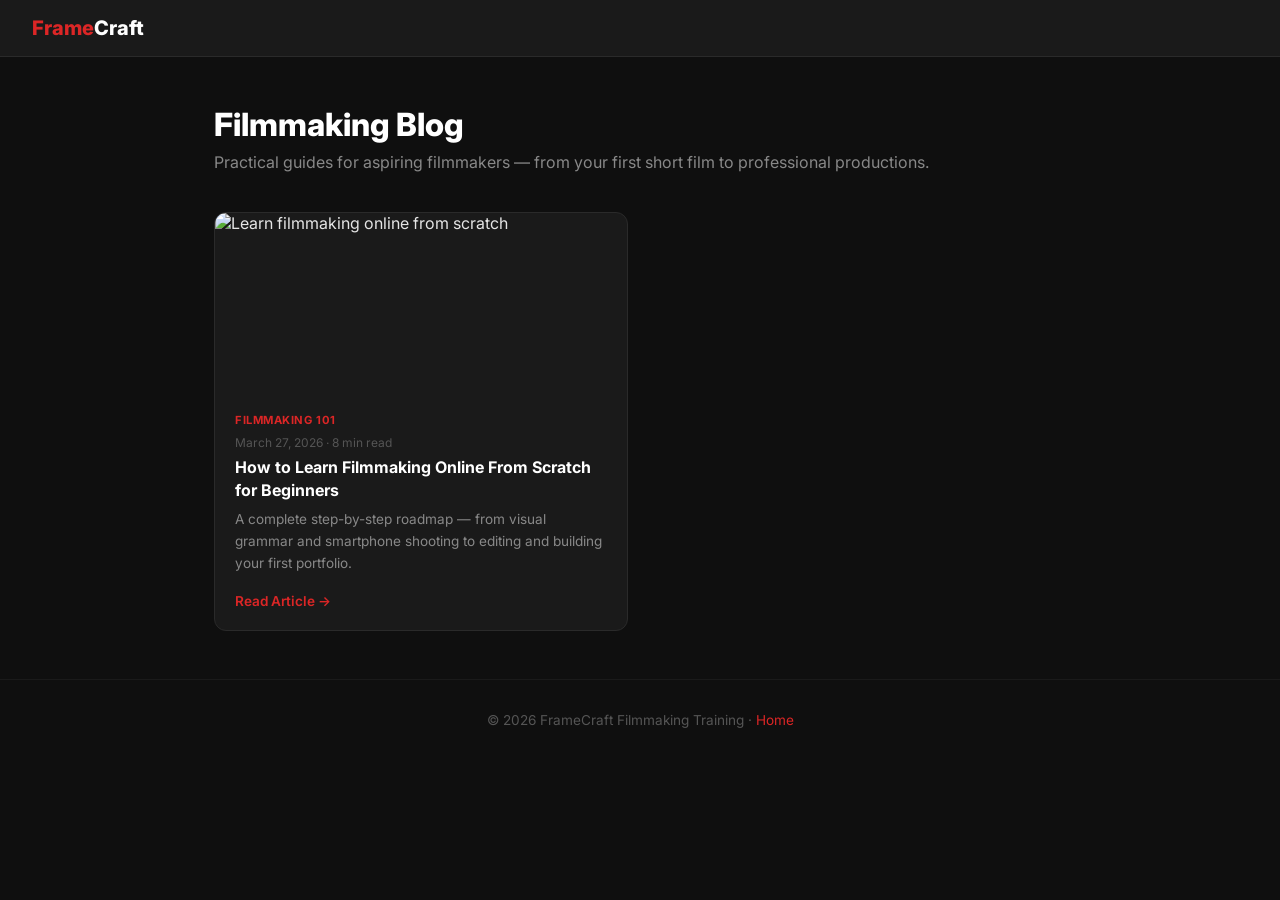
==== docs/blog/index.html @ 84887033 "feat(blog): Add filmmaking post — How to Learn Filmmaking Online From Scratch Long-tail SEO keyword:" ====
<!DOCTYPE html>
<html lang="en">
<head>
  <meta charset="UTF-8" />
  <meta name="viewport" content="width=device-width, initial-scale=1.0" />
  <title>Filmmaking Blog — FrameCraft Training</title>
  <meta name="description" content="Tips, guides, and deep-dives on filmmaking — from beginner camera work to professional storytelling techniques." />
  <link rel="preconnect" href="https://fonts.googleapis.com" />
  <link href="https://fonts.googleapis.com/css2?family=Inter:wght@400;600;700;800&display=swap" rel="stylesheet" />
  <style>
    *, *::before, *::after { box-sizing: border-box; margin: 0; padding: 0; }
    body { font-family: 'Inter', sans-serif; background: #0f0f0f; color: #e5e5e5; }
    nav { background: #1a1a1a; border-bottom: 1px solid #2a2a2a; padding: 1rem 2rem; display: flex; justify-content: space-between; align-items: center; }
    .nav-brand { font-size: 1.25rem; font-weight: 800; color: #DC2626; text-decoration: none; }
    .nav-brand span { color: #fff; }
    .container { max-width: 900px; margin: 0 auto; padding: 3rem 1.5rem; }
    .page-title { font-size: 2rem; font-weight: 800; color: #fff; margin-bottom: 0.5rem; }
    .page-sub { color: #888; margin-bottom: 2.5rem; }
    .post-grid { display: grid; grid-template-columns: repeat(auto-fill, minmax(280px, 1fr)); gap: 1.5rem; }
    .post-card { background: #1a1a1a; border: 1px solid #2a2a2a; border-radius: 12px; overflow: hidden; transition: transform 0.2s, border-color 0.2s; }
    .post-card:hover { transform: translateY(-4px); border-color: #DC2626; }
    .post-card img { width: 100%; height: 180px; object-fit: cover; display: block; }
    .post-card-body { padding: 1.25rem; }
    .post-tag { font-size: 0.7rem; font-weight: 700; text-transform: uppercase; letter-spacing: 0.05em; color: #DC2626; margin-bottom: 0.5rem; }
    .post-card h2 { font-size: 1rem; font-weight: 700; color: #fff; line-height: 1.4; margin-bottom: 0.5rem; }
    .post-card p { font-size: 0.85rem; color: #888; line-height: 1.6; margin-bottom: 1rem; }
    .post-card a { color: #DC2626; text-decoration: none; font-size: 0.85rem; font-weight: 600; }
    .post-meta { font-size: 0.75rem; color: #555; margin-bottom: 0.4rem; }
    footer { text-align: center; padding: 2rem; color: #555; font-size: 0.85rem; border-top: 1px solid #1a1a1a; }
    footer a { color: #DC2626; text-decoration: none; }
  </style>
</head>
<body>
<nav>
  <a href="/AMCReady.com/" class="nav-brand">Frame<span>Craft</span></a>
</nav>
<div class="container">
  <h1 class="page-title">Filmmaking Blog</h1>
  <p class="page-sub">Practical guides for aspiring filmmakers — from your first short film to professional productions.</p>
  <div class="post-grid">
    <div class="post-card">
      <img src="how-to-learn-filmmaking-online-from-scratch/hero.png" alt="Learn filmmaking online from scratch" />
      <div class="post-card-body">
        <div class="post-tag">Filmmaking 101</div>
        <div class="post-meta">March 27, 2026 · 8 min read</div>
        <h2>How to Learn Filmmaking Online From Scratch for Beginners</h2>
        <p>A complete step-by-step roadmap — from visual grammar and smartphone shooting to editing and building your first portfolio.</p>
        <a href="how-to-learn-filmmaking-online-from-scratch/">Read Article →</a>
      </div>
    </div>
  </div>
</div>
<footer>© 2026 FrameCraft Filmmaking Training · <a href="/AMCReady.com/">Home</a></footer>
</body>
</html>
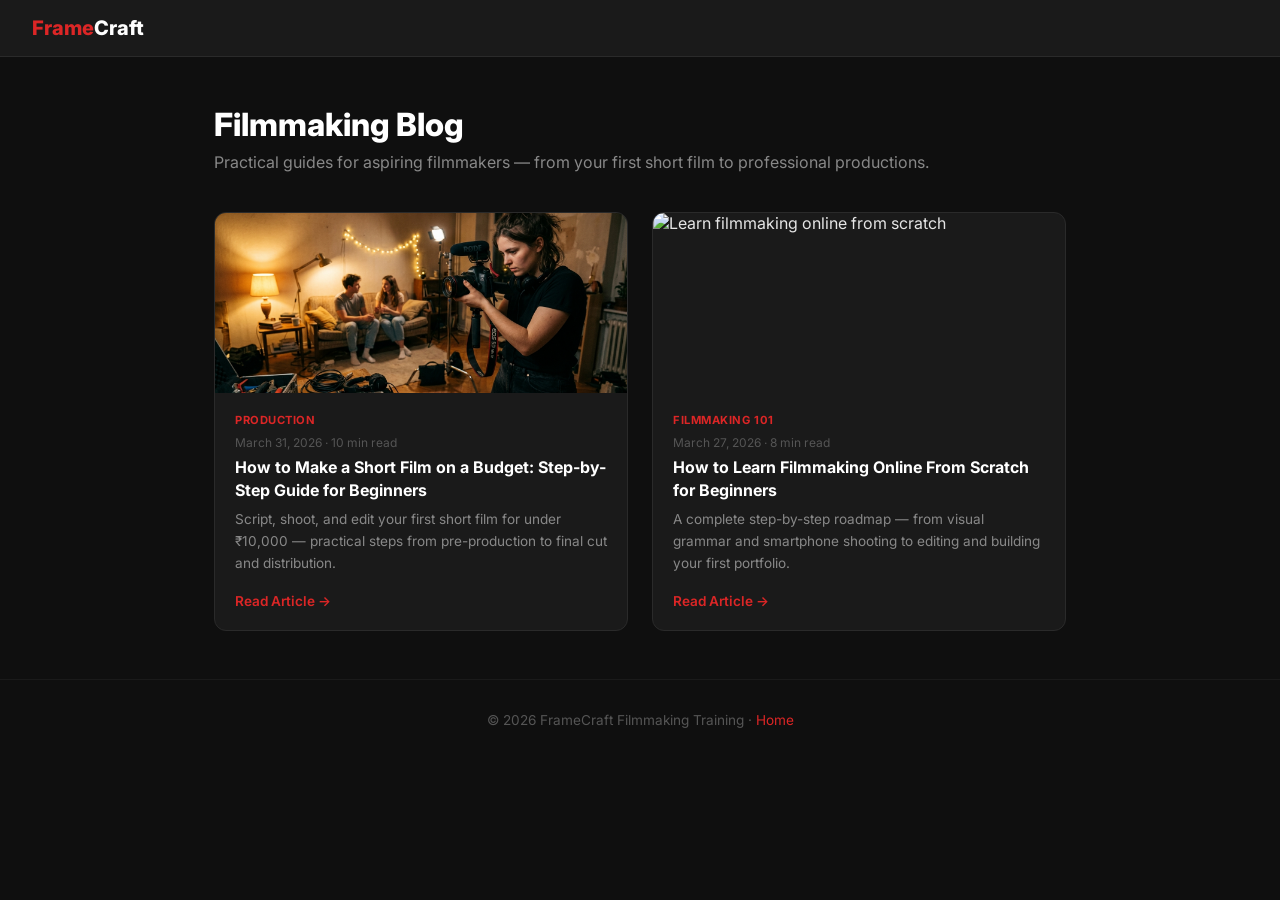
==== commit 23e8bf76: "feat(blog): Add post — How to Make a Short Film on a Budget (step-by-step guide)" ====
--- a/docs/blog/index.html
+++ b/docs/blog/index.html
@@ -39,6 +39,16 @@
   <p class="page-sub">Practical guides for aspiring filmmakers — from your first short film to professional productions.</p>
   <div class="post-grid">
     <div class="post-card">
+      <img src="how-to-make-a-short-film-on-a-budget/hero.png" alt="Filmmaker shooting a short film on a budget" />
+      <div class="post-card-body">
+        <div class="post-tag">Production</div>
+        <div class="post-meta">March 31, 2026 · 10 min read</div>
+        <h2>How to Make a Short Film on a Budget: Step-by-Step Guide for Beginners</h2>
+        <p>Script, shoot, and edit your first short film for under ₹10,000 — practical steps from pre-production to final cut and distribution.</p>
+        <a href="how-to-make-a-short-film-on-a-budget/">Read Article →</a>
+      </div>
+    </div>
+    <div class="post-card">
       <img src="how-to-learn-filmmaking-online-from-scratch/hero.png" alt="Learn filmmaking online from scratch" />
       <div class="post-card-body">
         <div class="post-tag">Filmmaking 101</div>
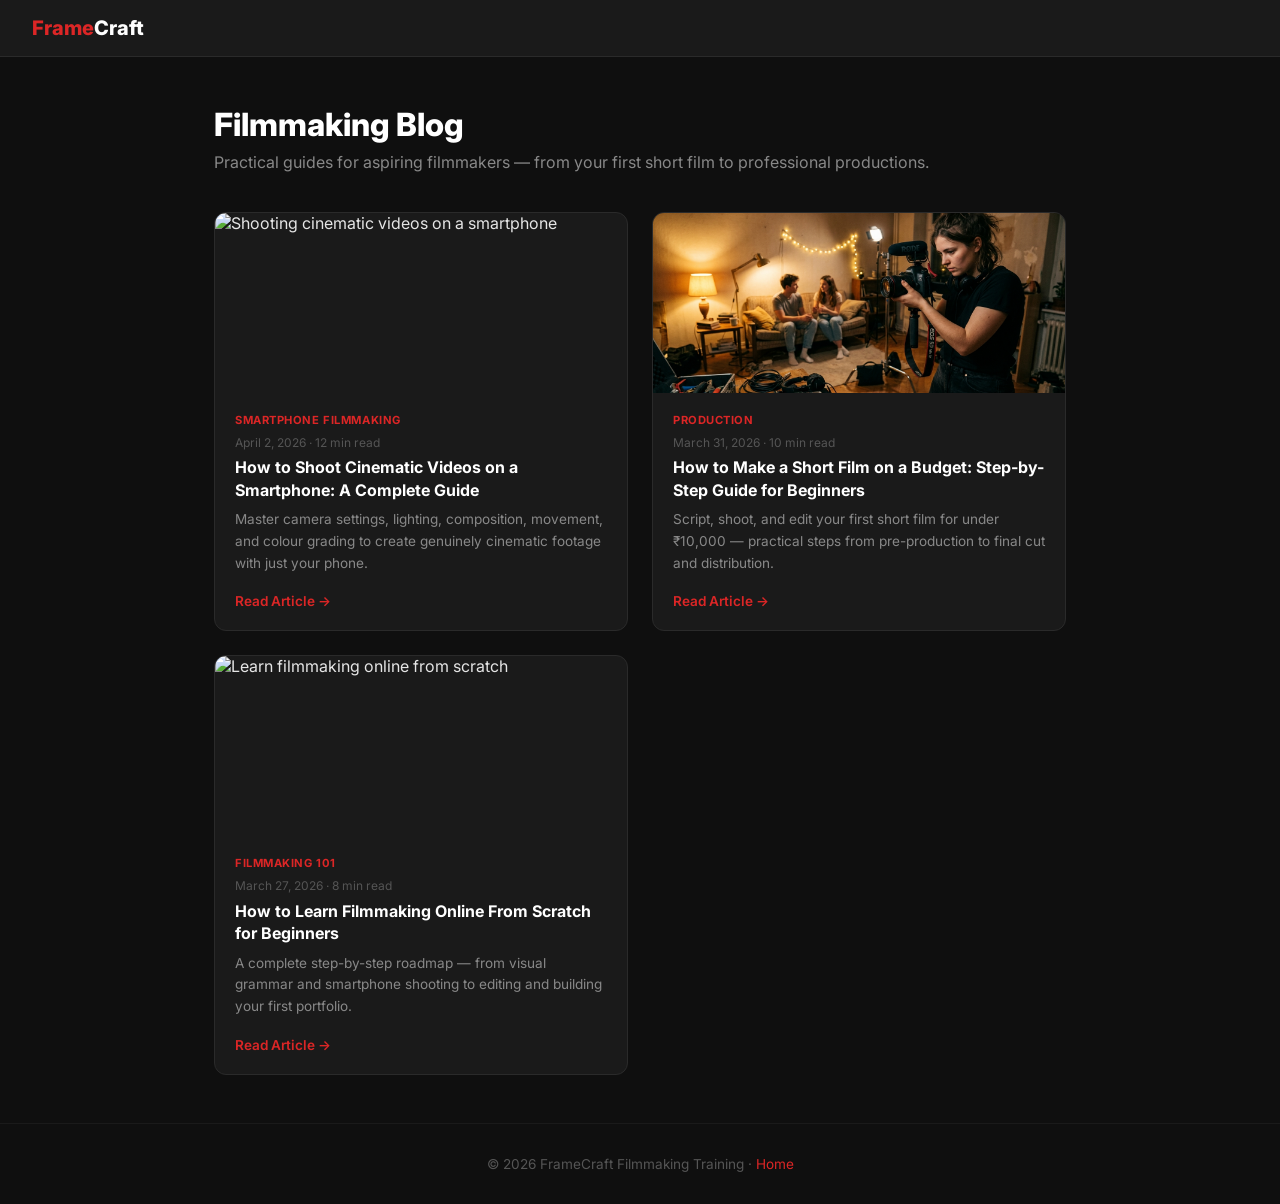
==== commit a94a5c23: "Blog: How to Shoot Cinematic Videos on a Smartphone (Apr 2 2026)" ====
--- a/docs/blog/index.html
+++ b/docs/blog/index.html
@@ -39,6 +39,16 @@
   <p class="page-sub">Practical guides for aspiring filmmakers — from your first short film to professional productions.</p>
   <div class="post-grid">
     <div class="post-card">
+      <img src="how-to-shoot-cinematic-videos-on-a-smartphone/hero.png" alt="Shooting cinematic videos on a smartphone" />
+      <div class="post-card-body">
+        <div class="post-tag">Smartphone Filmmaking</div>
+        <div class="post-meta">April 2, 2026 · 12 min read</div>
+        <h2>How to Shoot Cinematic Videos on a Smartphone: A Complete Guide</h2>
+        <p>Master camera settings, lighting, composition, movement, and colour grading to create genuinely cinematic footage with just your phone.</p>
+        <a href="how-to-shoot-cinematic-videos-on-a-smartphone/">Read Article →</a>
+      </div>
+    </div>
+    <div class="post-card">
       <img src="how-to-make-a-short-film-on-a-budget/hero.png" alt="Filmmaker shooting a short film on a budget" />
       <div class="post-card-body">
         <div class="post-tag">Production</div>
